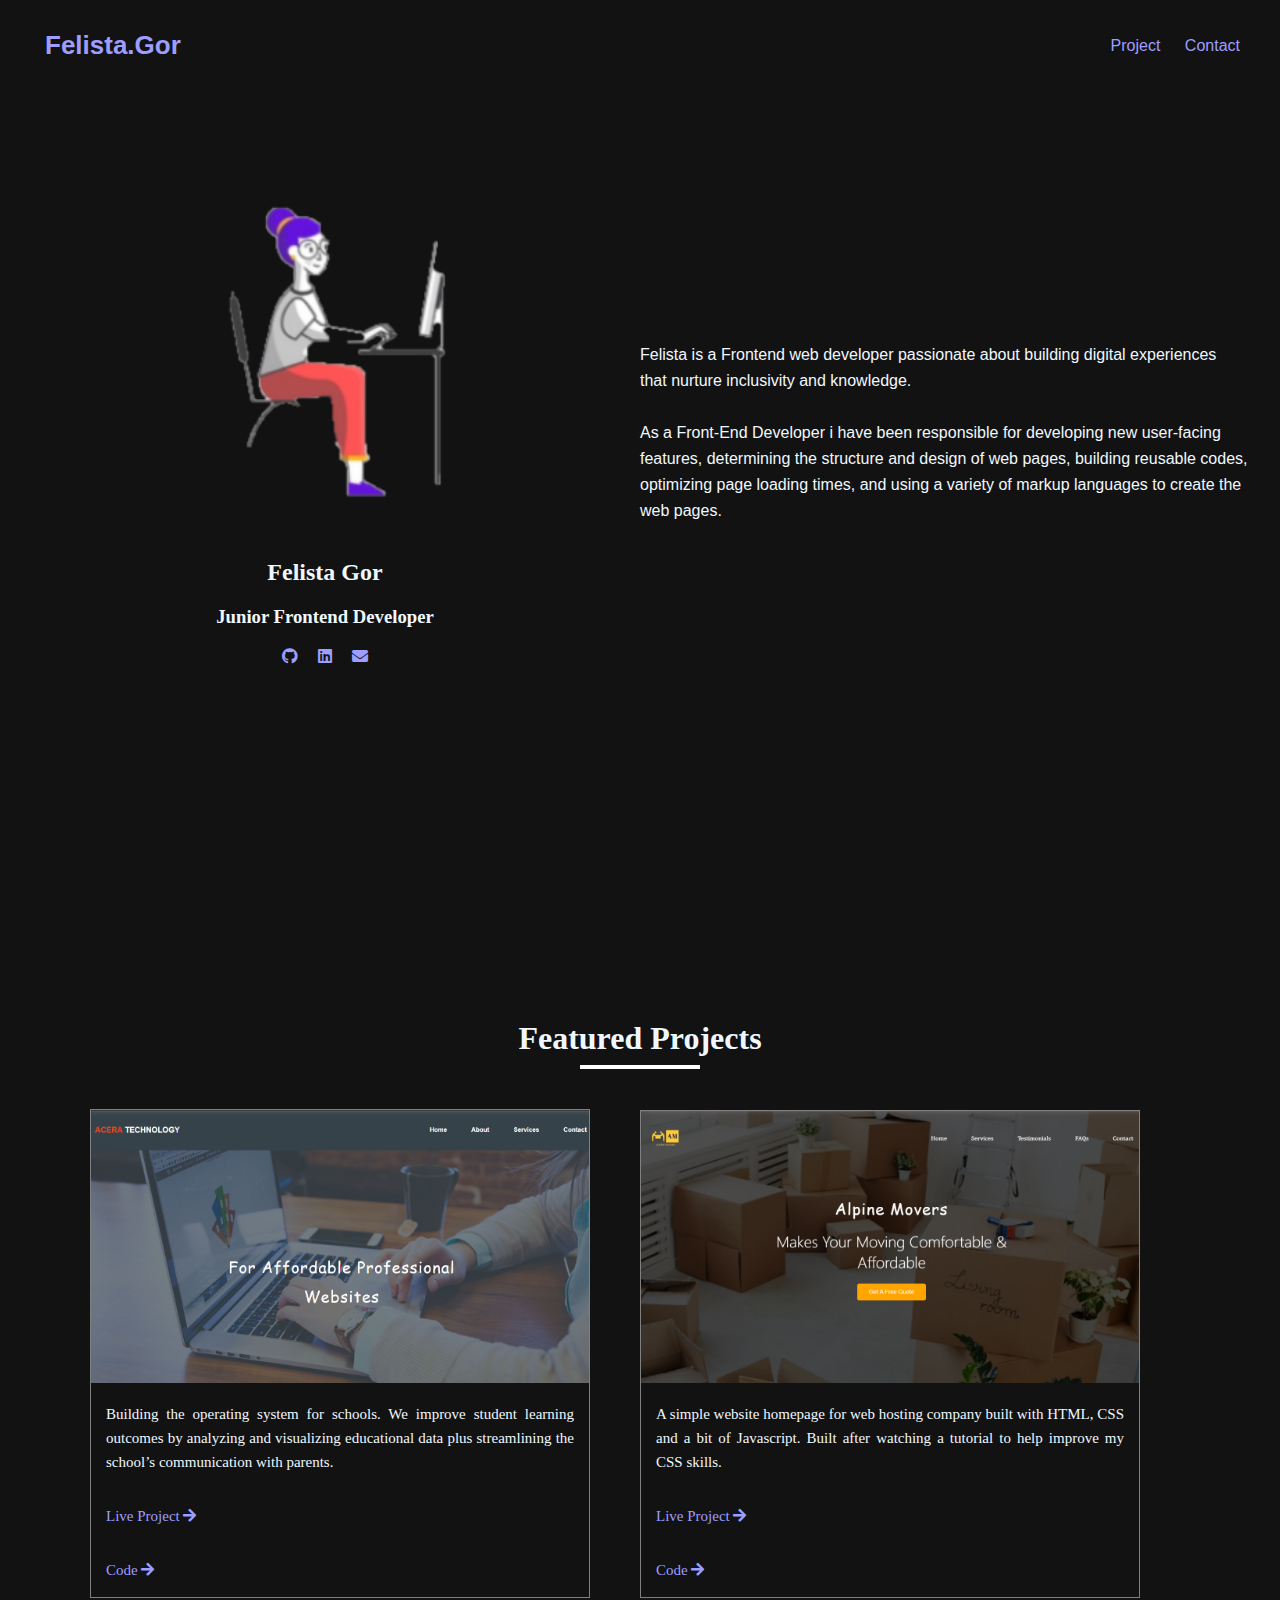
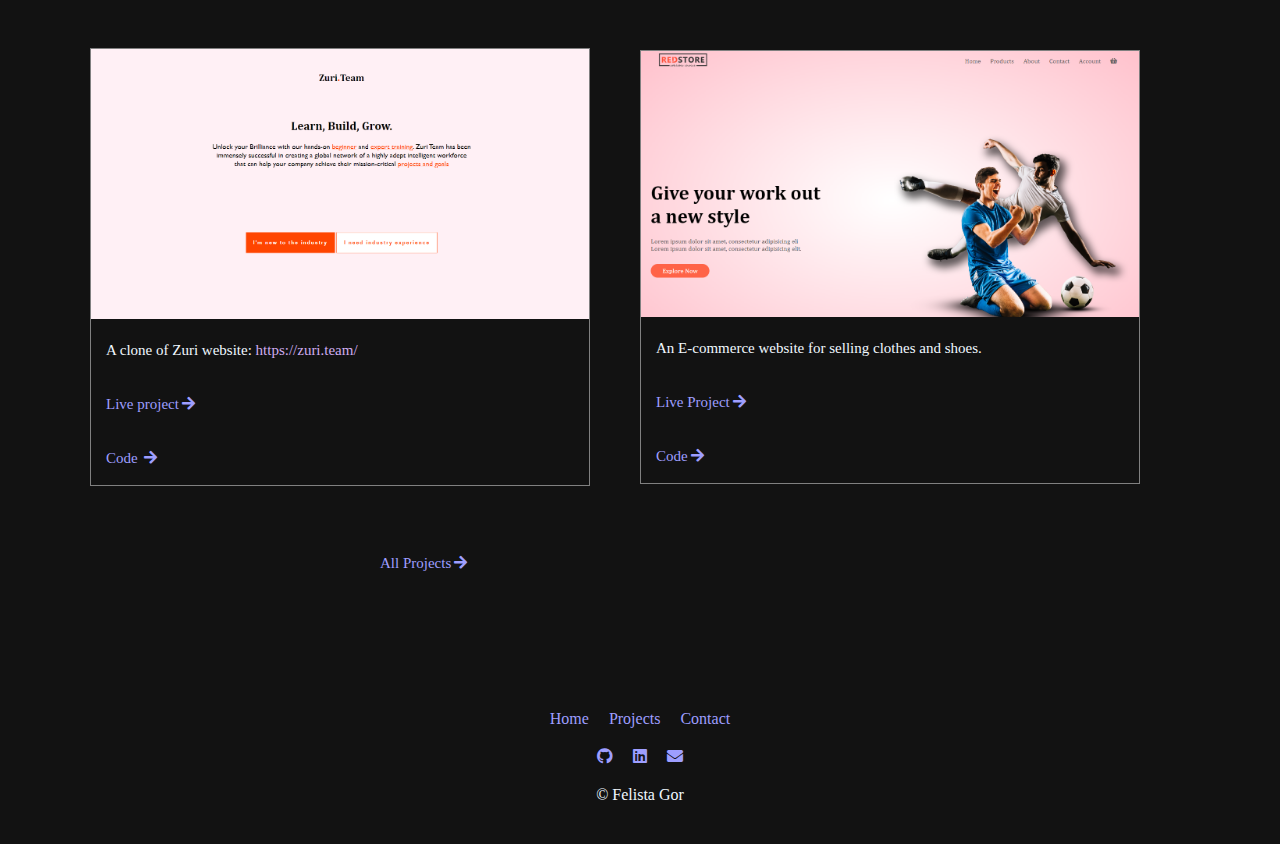
==== index.html @ c13227d7 "Add files via upload" ====
<!DOCTYPE html>
<html lang="en">
<head>
    <meta charset="UTF-8">
    <meta http-equiv="X-UA-Compatible" content="IE=edge">
    <meta name="viewport" content="width=device-width, initial-scale=1.0">
    <title> Portfolio | Home</title>
    <link rel="stylesheet" href="all.css">
    <link rel="stylesheet" href="styles.css">
</head>
<body>
    <!-- START OF HEADER -->
    <div class="header">
        <div class="navbar">
            <div class="logo">
              <a href="index.html">Felista.Gor</a>
            </div>
  
            <!-- NAVIGATION -->
            <nav>
              <ul id="MenuItems">
                <li><a href="projects.html">Project</a></li>
                <li><a href="contact.html">Contact</a></li>

              </ul>
            </nav>
            <!-- END OF NAVIGATION -->
            <img src="menu1.png" class="menu-icon"onclick="menutoggle()">
          </div>

    </div>
    <!-- END OF HEADER -->

    <div class="banner">
        <div class="row">
            <div class="col-2">
                <img src="bann.png" class="banner-img">
                <div class="banner-text">
                <h2>Felista Gor</h2>
                <h3>Junior Frontend Developer</h3></div>
                <ul class="social-links">
                    <li><a href="https://github.com/fellygor/"><i class="fab fa-github"></i></a></li>
                    <li><a href="https://www.linkedin.com/in/felista-gor-6b52ba157"><i class="fab fa-linkedin"></a></i></li>
                    <li><a href="mailto:fellygor@gmail.com"><i class="fa fa-envelope"></i></a></li>
                    
                </ul>
            </div>
            <div class="col-2">
                <p>Felista is a Frontend web developer
                 passionate about building digital experiences <br>   that 
                 nurture inclusivity and knowledge. <br><br>
                 As a Front-End Developer i have been responsible for developing new user-facing features, 
                 determining the structure and design of web pages, building reusable codes,
                optimizing page loading times, and using a variety of markup languages to create the web pages.</p>
            </div>
        </div>
    </div>

    <!-- PROJECTS SECTION -->
    <div class="projects">
        <h1>Featured Projects</h1>
        <div class="row">
            <div class="col-2">
                <img src="ACERA.png" class="project-img">
                <p>Building the operating system for schools. 
                    We improve student 
                    learning outcomes by analyzing and visualizing 
                    educational data plus streamlining the school’s communication with parents.</p>
                    <a href="https://fellygor.github.io/ACERA-Company-Website/"><p>Live Project<i class="fa fa-arrow-right"></i></p></a>
                    <a href="https://fellygor.github.io/ACERA-Company-Website/"><p>Code<i class="fa fa-arrow-right"></i></p></a>
            </div>
            <div class="col-2">
               <img src="Alpine.png" class="project-img">

                <p>A simple website homepage for web hosting company built with HTML, CSS and a bit of Javascript. 
                    Built after watching a tutorial to help improve my CSS skills.</p>
                    <a href="https://fellygor.github.io/Alpine-Movers/"><p>Live Project<i class="fa fa-arrow-right"></i></p></a>
                    <a href="https://fellygor.github.io/Alpine-Movers/"><p>Code<i class="fa fa-arrow-right"></i></p></a>
            </div>

            <div class="col-2">
                <img src="zuri.png" class="project-img">
                <p>A clone of Zuri website: <a href="">https://zuri.team/</a> </p>
                <a href="https://fellygor.github.io/Zuri-website/"><p>Live project<i class="fa fa-arrow-right"></i></p></a>
                <a href="https://fellygor.github.io/Zuri-website/"><p>Code <i class="fa fa-arrow-right"></i></p></a>

            </div>
            <div class="col-2">
                <img src="Ecommerce.png" class="project-img">

                <p>An E-commerce website for selling clothes and shoes.</p>
                    <a href="https://fellygor.github.io/Ecommerce/"><p>Live Project<i class="fa fa-arrow-right"></i></i></p></a>
                    <a href="https://fellygor.github.io/Ecommerce/"><p>Code<i class="fa fa-arrow-right"></i></i></p></a>
            </div>
            <div class="col-2" style="border: none;">
                <a href="projects.html"><p>All Projects<i class="fa fa-arrow-right"></i></i></p></a>

            </div>
        </div>
    </div>
    <!-- END OF PROJECTS SECTION -->

    <!-- FOOTER SECTION -->
    <div class="footer">
        <div class="row">
            <div class="col-2">
                <ul class="footer-nav">
                    <li><a href="index.html">Home</a> </li>
                    <li><a href="projects.html">Projects</a> </li>
                    <li><a href="contact.html">Contact</a> </li>
                    </ul>
                <ul class="social-links">
                    <li><a href="https://github.com/fellygor/"><i class="fab fa-github"></i></a></li>
                    <li><a href="https://www.linkedin.com/in/felista-gor-6b52ba157"><i class="fab fa-linkedin"></a></i></li>
                    <li><a href="mailto:fellygor@gmail.com"><i class="fa fa-envelope"></i></a></li>
                    
                </ul>
                <p class="copyright">&copy; Felista Gor</p>
            </div>
        </div>
    </div>

      <!-- Javascript for toggle -->
  <script type="text/javascript">
    var MenuItems = document.getElementById("MenuItems");
    MenuItems.style.maxHeight = "0px";

    function menutoggle(){
      if(MenuItems.style.maxHeight == "0px"){
        MenuItems.style.maxHeight = "200px";
      }
      else{
        MenuItems.style.maxHeight = "0px";

      }
    }
  </script>
</body>
</html>
---- styles.css ----
:root{
    color: aliceblue;
    color-scheme: dark;
}
*{
    padding: 0;
    margin: 0;
    box-sizing: border-box;
}

.header{
    height: 20vh;
    max-width: 100%;
    padding-left: 25px;
    padding-top: 10px;
    font-family:  Arial;
}

    .navbar{
        display: flex;
        align-items: center;
        padding: 20px;
      }
      nav{
        flex: 1;
        text-align: right;
      }
      nav ul{
        display: inline-block;
        list-style: none;
      }
      nav ul li{
        display: inline-block;
        margin-right: 20px;
      
      }
      a{
        text-decoration: none;
      }
.logo{
    font-size: 26px;
    font-weight: bold;
    font-family: Arial, Helvetica, sans-serif;
}

.menu-icon{
    width: 28px;
    display: none;
  }
.row{
    display: flex;
    align-items: center;
    justify-content: center;
    flex-wrap: wrap;
    margin: 10px;
}
.col-2{
    flex-basis: 50%;
    border-radius: 10px;
}
.banner{
    height: 90vh;
}
.banner p{
    font-size: 16px;
    line-height: 26px;
    font-family: 'Trebuchet MS', 'Lucida Sans Unicode', 'Lucida Grande', 'Lucida Sans', Arial, sans-serif;
}

@keyframes fade-in{
    from{
        opacity: 0%;
    }
    to{
        opacity: 100%;
    }
}

/* */
.banner-img{
    width: 100%;
    /* height: 400px; */
}
.col-2 h2, .col-2 h3{
    text-align: center;
    padding: 10px;
}


.projects h1{
    text-align: center;
    padding-bottom: 20px;
    margin-top: 20px;
    margin-bottom: 20px;
}
.projects h1::after{
    content: "";
    display: block;
    width: 120px;
    height: 4px;
    background-color: #fff;
    margin: 0.5rem auto 0;
}
.projects p{
    line-height: 24px;
    padding: 15px;
    font-size: 15px;
    font-family : Georgia;
    text-align: justify;
}
.projects .row{
    padding-bottom: 20px;

}
.projects .col-2{
    max-width: 500px;
    /* padding: 40px 20px; */
    margin-right: 50px;
    margin-bottom: 50px;
    border: .5px solid grey;
    border-radius: 0%;

}


.projects .col-2:hover{
    /* transform: translate3d(100px); */
    transform: translate(10px);
    transition: transform 1s;
}
a{
    text-decoration: none;
    justify-content: baseline;
}

.project-img{
    width: 100%;
  }
  .projects i{
    padding-left: 3px;
  }

  /* FOOTER */
  .footer{
    padding-top: 20px;
    padding-bottom: 20px;
  }
  .footer-nav{
    display: flex;
    align-items: center;
    justify-content: center;
  }
  .footer-nav li{
    padding: 10px;
    list-style: none;
  }
  .copyright{
    text-align: center;
    padding: 10px;
  }
  .social-links{
    display: flex;
    align-items: center;
    justify-content: center;
    list-style: none;

}
.social-links li{
    padding: 10px;

}
.social-links i{
    font-size: 16px;
}
form{
    margin: 20px;
    width: 500px;
    height: 500px;
    border: 1px solid grey;
    padding: 20px;
    
}
label{
    margin: 20px;
}
input{
    padding: 15px;
    margin: 20px;
    border: 1px solid grey;
    width: 90%;
    height: 20px;
}
textarea{
    padding: 15px;
    margin: 20px;
    width: 90%;
    height: 150px;
}
button{
    padding: 10px;
    color: white;
    width: 20%;
    font-size: 16px;
    margin: 20px;

}
button:hover{
    background-color: steelblue;
}

/* MEDIA QUERIES */
@media only screen and (max-width: 800px) {
    .row{
        text-align: center;
        padding: 20px;
      }
      .col-2, .col-3, .col-4{
        flex-basis: 100%
      }
      .banner p{
        text-align: left;
      }
      .row form{
        text-align: left;
      }
      nav ul{
        position: absolute;
        top: 70px;
        left: 0;
        width: 100%;
        overflow: hidden;
        transition: max-height 0.5s;
        background-color: white;
      }
      nav ul li{
        display: block;
        margin-right: 50px;
        margin-top: 20px;
        margin-bottom:20px ;
      }
      nav ul li a{
        color: black;
        font-weight: bold;
      }

      .menu-icon{
        display: block;
        cursor: pointer;
      }
}
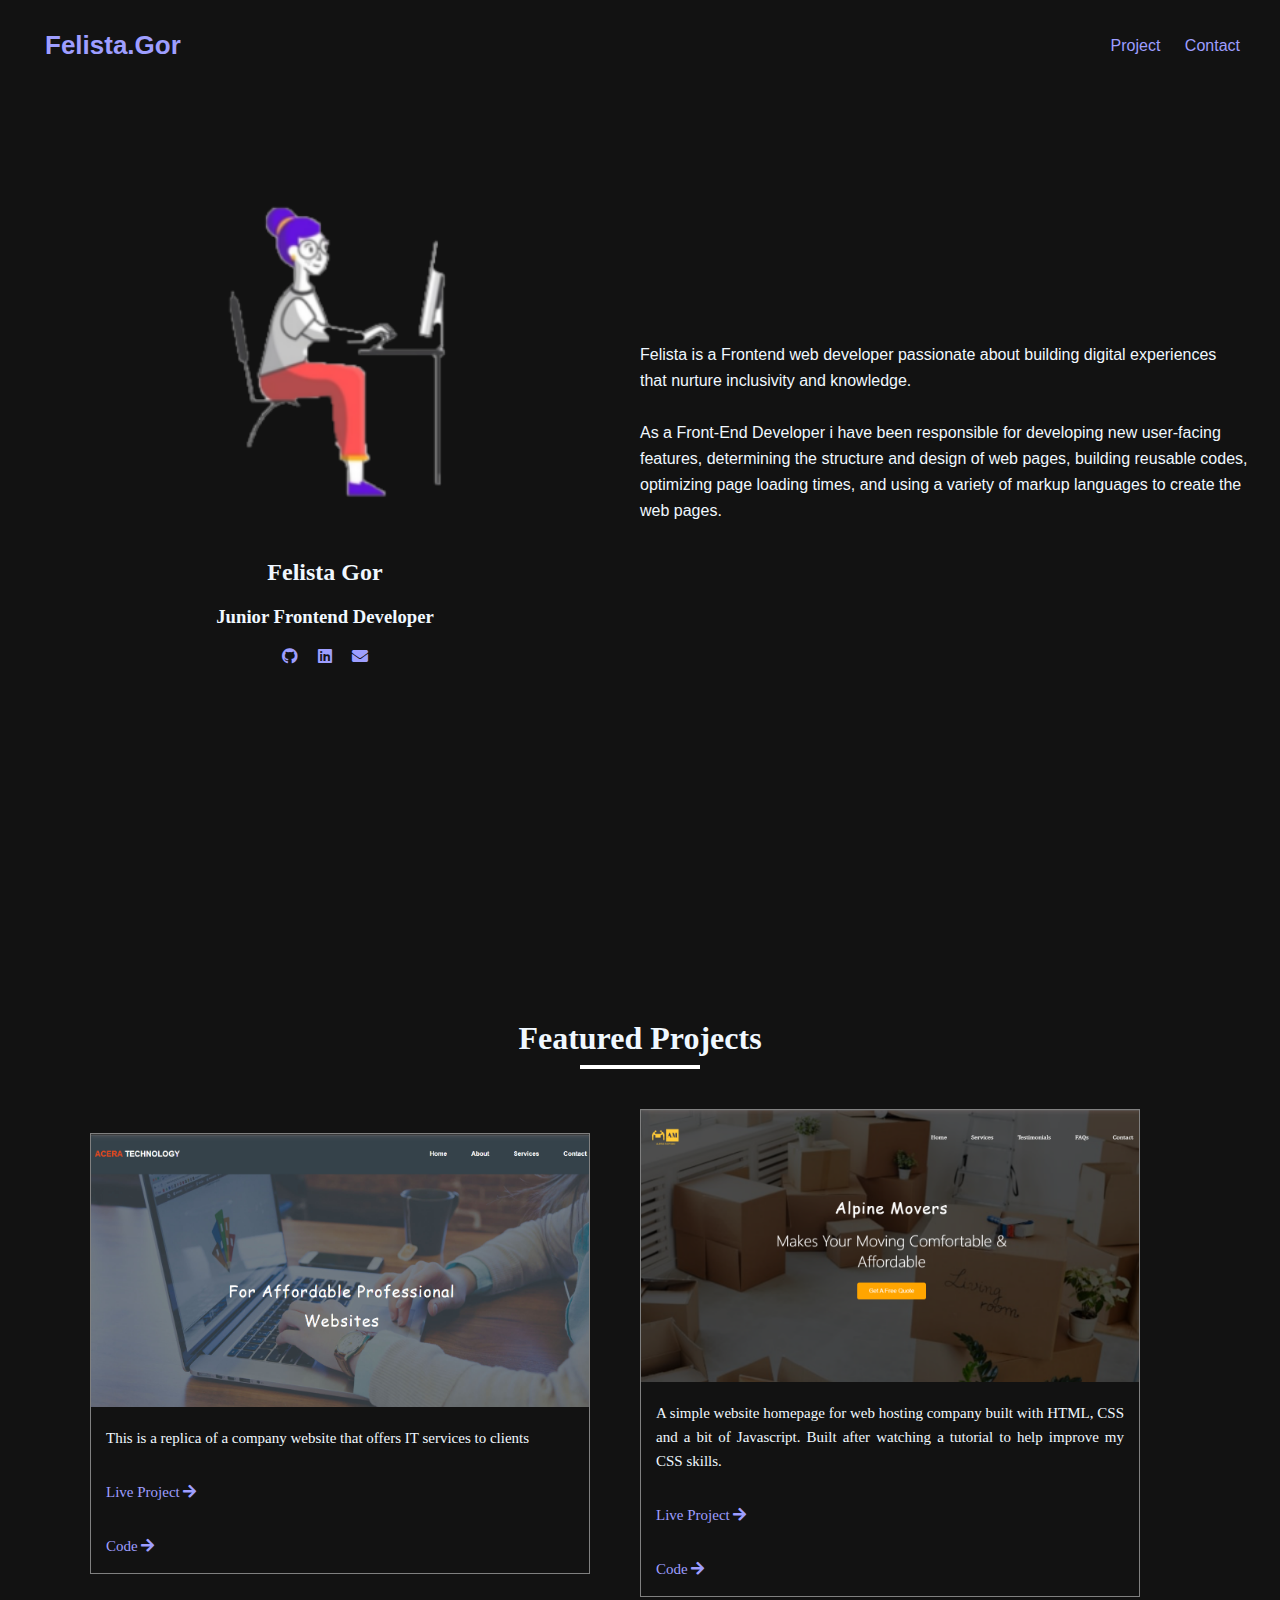
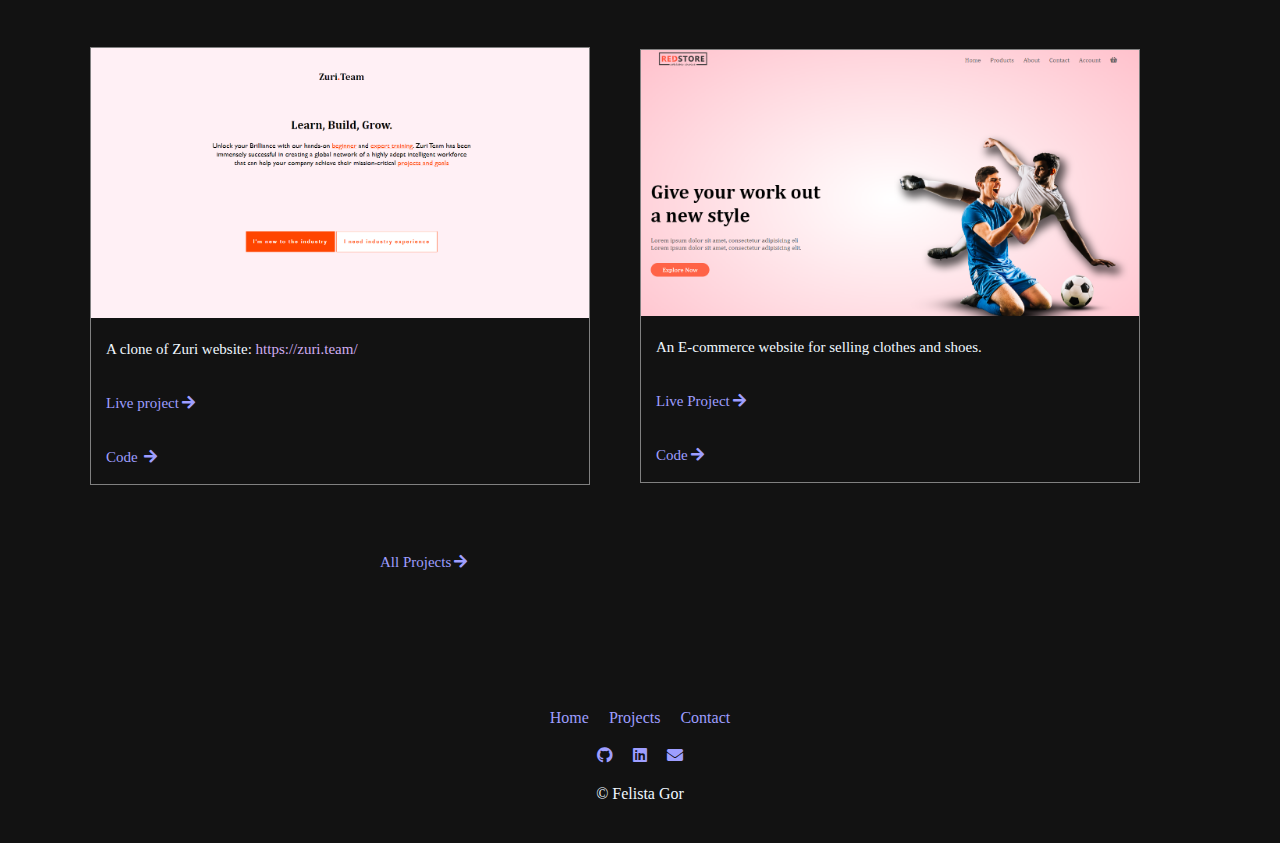
==== commit c4ac6eb6: "Update index.html" ====
--- a/index.html
+++ b/index.html
@@ -62,12 +62,9 @@
         <div class="row">
             <div class="col-2">
                 <img src="ACERA.png" class="project-img">
-                <p>Building the operating system for schools. 
-                    We improve student 
-                    learning outcomes by analyzing and visualizing 
-                    educational data plus streamlining the school’s communication with parents.</p>
+                <p>This is a replica of a company website that offers IT services to clients</p>
                     <a href="https://fellygor.github.io/ACERA-Company-Website/"><p>Live Project<i class="fa fa-arrow-right"></i></p></a>
-                    <a href="https://fellygor.github.io/ACERA-Company-Website/"><p>Code<i class="fa fa-arrow-right"></i></p></a>
+                    <a href="https://github.com/fellygor/ACERA-Company-Website/"><p>Code<i class="fa fa-arrow-right"></i></p></a>
             </div>
             <div class="col-2">
                <img src="Alpine.png" class="project-img">
@@ -75,14 +72,14 @@
                 <p>A simple website homepage for web hosting company built with HTML, CSS and a bit of Javascript. 
                     Built after watching a tutorial to help improve my CSS skills.</p>
                     <a href="https://fellygor.github.io/Alpine-Movers/"><p>Live Project<i class="fa fa-arrow-right"></i></p></a>
-                    <a href="https://fellygor.github.io/Alpine-Movers/"><p>Code<i class="fa fa-arrow-right"></i></p></a>
+                    <a href="https://github.com/fellygor/Alpine-Movers/"><p>Code<i class="fa fa-arrow-right"></i></p></a>
             </div>
 
             <div class="col-2">
                 <img src="zuri.png" class="project-img">
                 <p>A clone of Zuri website: <a href="">https://zuri.team/</a> </p>
                 <a href="https://fellygor.github.io/Zuri-website/"><p>Live project<i class="fa fa-arrow-right"></i></p></a>
-                <a href="https://fellygor.github.io/Zuri-website/"><p>Code <i class="fa fa-arrow-right"></i></p></a>
+                <a href="https://github.com/fellygor/Zuri-website/"><p>Code <i class="fa fa-arrow-right"></i></p></a>
 
             </div>
             <div class="col-2">
@@ -90,7 +87,7 @@
 
                 <p>An E-commerce website for selling clothes and shoes.</p>
                     <a href="https://fellygor.github.io/Ecommerce/"><p>Live Project<i class="fa fa-arrow-right"></i></i></p></a>
-                    <a href="https://fellygor.github.io/Ecommerce/"><p>Code<i class="fa fa-arrow-right"></i></i></p></a>
+                    <a href="https://github.com/fellygor/Ecommerce/"><p>Code<i class="fa fa-arrow-right"></i></i></p></a>
             </div>
             <div class="col-2" style="border: none;">
                 <a href="projects.html"><p>All Projects<i class="fa fa-arrow-right"></i></i></p></a>
@@ -136,4 +133,4 @@
     }
   </script>
 </body>
-</html>+</html>
--- a/styles.css
+++ b/styles.css
@@ -212,7 +212,6 @@
 @media only screen and (max-width: 800px) {
     .row{
         text-align: center;
-        padding: 20px;
       }
       .col-2, .col-3, .col-4{
         flex-basis: 100%
